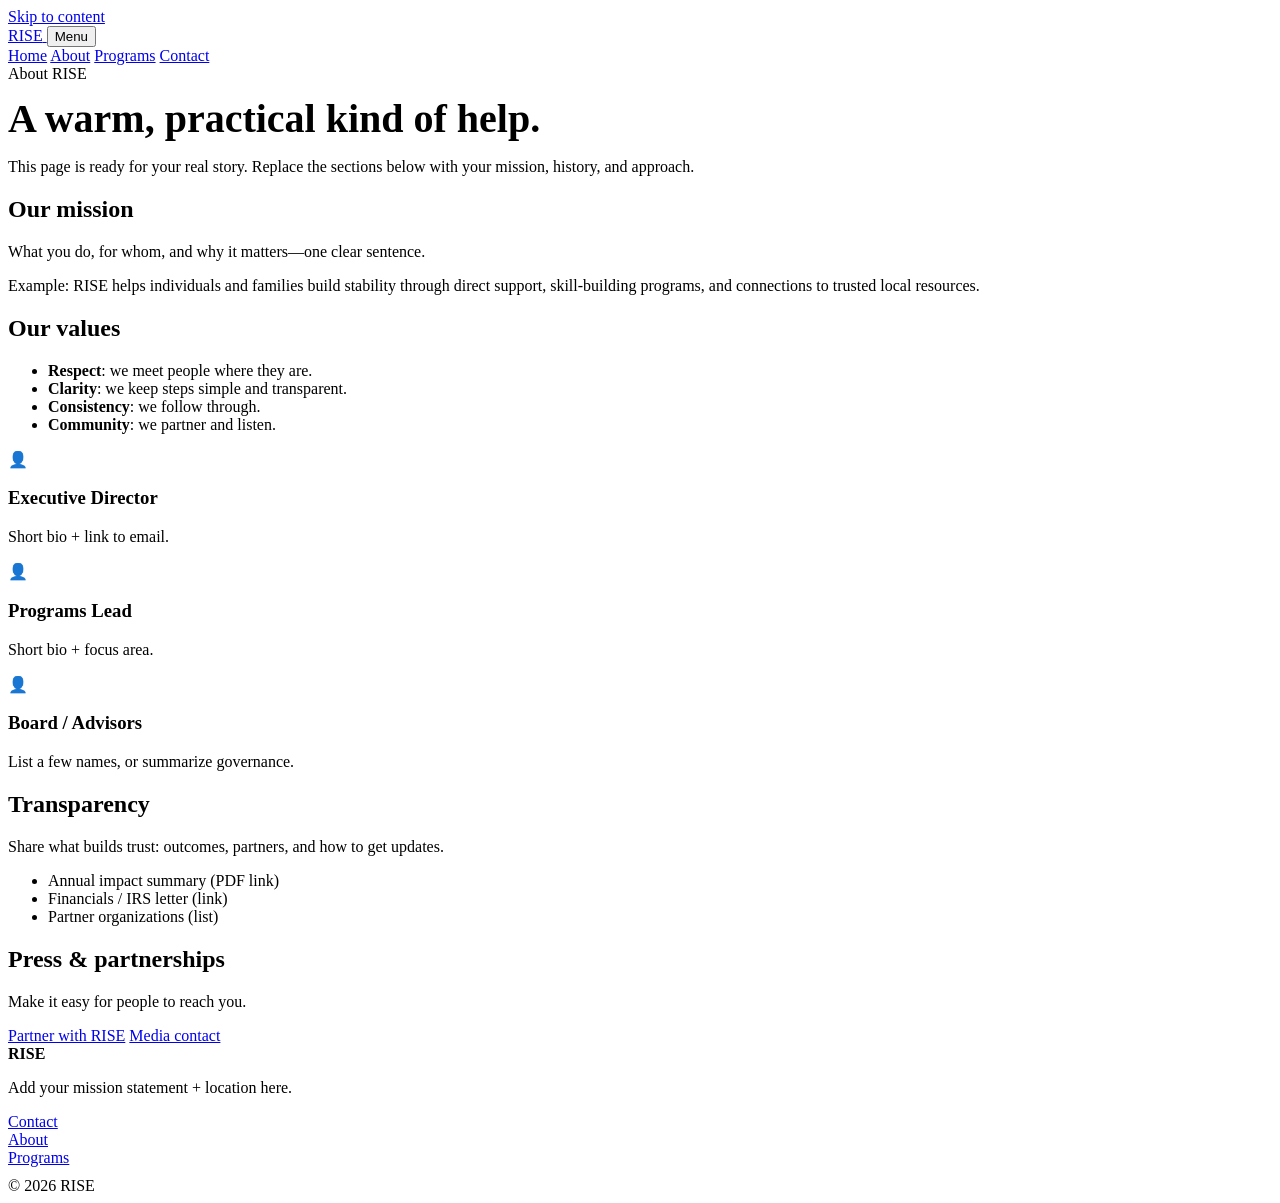
==== about.html @ b40269b6 "Add files via upload" ====
<!doctype html>
<html lang="en">
  <head>
    <meta charset="utf-8" />
    <meta name="viewport" content="width=device-width, initial-scale=1" />
    <title>About — RISE</title>
    <meta name="description" content="Learn about RISE’s mission, values, and the people behind the work." />
    <link rel="icon" href="assets/favicon.svg" type="image/svg+xml" />
    <link rel="stylesheet" href="css/styles.css" />
  </head>
  <body>
    <a class="skip-link" href="#main">Skip to content</a>

    <header class="site-header">
      <div class="container">
        <div class="nav" aria-label="Primary navigation">
          <a class="brand" href="index.html">
            <span class="logo" aria-hidden="true">
              <img src="assets/logo.png" alt="" onerror="this.remove(); this.parentElement.textContent='R';" />
            </span>
            <span>RISE</span>
          </a>

          <button class="btn menu-btn" type="button" data-menu-btn aria-expanded="false" aria-controls="navlinks">
            Menu
          </button>

          <nav id="navlinks" class="navlinks" data-navlinks data-open="false">
            <a data-nav href="index.html">Home</a>
            <a data-nav href="about.html">About</a>
            <a data-nav href="programs.html">Programs</a>
            <a data-nav href="contact.html">Contact</a>
          </nav>
        </div>
      </div>
    </header>

    <main id="main">
      <div class="container">
        <section class="section">
          <span class="pill"><span class="dot" aria-hidden="true"></span> About RISE</span>
          <h1 style="margin: 12px 0 10px; font-size: clamp(28px, 3.2vw, 40px)">A warm, practical kind of help.</h1>
          <p class="lede">
            This page is ready for your real story. Replace the sections below with your mission, history, and approach.
          </p>
        </section>

        <section class="split section" aria-label="Mission and values">
          <article class="card">
            <h2>Our mission</h2>
            <p class="lede">What you do, for whom, and why it matters—one clear sentence.</p>
            <p style="margin: 0; color: var(--muted)">
              Example: RISE helps individuals and families build stability through direct support, skill-building programs,
              and connections to trusted local resources.
            </p>
          </article>
          <article class="card">
            <h2>Our values</h2>
            <ul class="list">
              <li><strong>Respect</strong>: we meet people where they are.</li>
              <li><strong>Clarity</strong>: we keep steps simple and transparent.</li>
              <li><strong>Consistency</strong>: we follow through.</li>
              <li><strong>Community</strong>: we partner and listen.</li>
            </ul>
          </article>
        </section>

        <section class="section grid" aria-label="Team">
          <article class="card">
            <div class="icon teal" aria-hidden="true">👤</div>
            <h3>Executive Director</h3>
            <p>Short bio + link to email.</p>
          </article>
          <article class="card">
            <div class="icon" aria-hidden="true">👤</div>
            <h3>Programs Lead</h3>
            <p>Short bio + focus area.</p>
          </article>
          <article class="card">
            <div class="icon teal" aria-hidden="true">👤</div>
            <h3>Board / Advisors</h3>
            <p>List a few names, or summarize governance.</p>
          </article>
        </section>

        <section class="section split" aria-label="Transparency">
          <article class="card">
            <h2>Transparency</h2>
            <p class="lede">Share what builds trust: outcomes, partners, and how to get updates.</p>
            <ul class="list">
              <li>Annual impact summary (PDF link)</li>
              <li>Financials / IRS letter (link)</li>
              <li>Partner organizations (list)</li>
            </ul>
          </article>
          <article class="card">
            <h2>Press & partnerships</h2>
            <p class="lede">Make it easy for people to reach you.</p>
            <div class="cta">
              <a class="btn primary" href="contact.html#partner">Partner with RISE</a>
              <a class="btn" href="contact.html">Media contact</a>
            </div>
          </article>
        </section>
      </div>
    </main>

    <footer class="site-footer">
      <div class="container footer-grid">
        <div>
          <strong>RISE</strong>
          <p class="fineprint">Add your mission statement + location here.</p>
        </div>
        <div class="fineprint">
          <div><a href="contact.html">Contact</a></div>
          <div><a href="about.html">About</a></div>
          <div><a href="programs.html">Programs</a></div>
          <div style="margin-top: 10px">© <span data-year></span> RISE</div>
        </div>
      </div>
    </footer>

    <script>
      document.querySelectorAll('[data-year]').forEach((n) => (n.textContent = new Date().getFullYear()));
    </script>
    <script src="js/site.js"></script>
  </body>
</html>
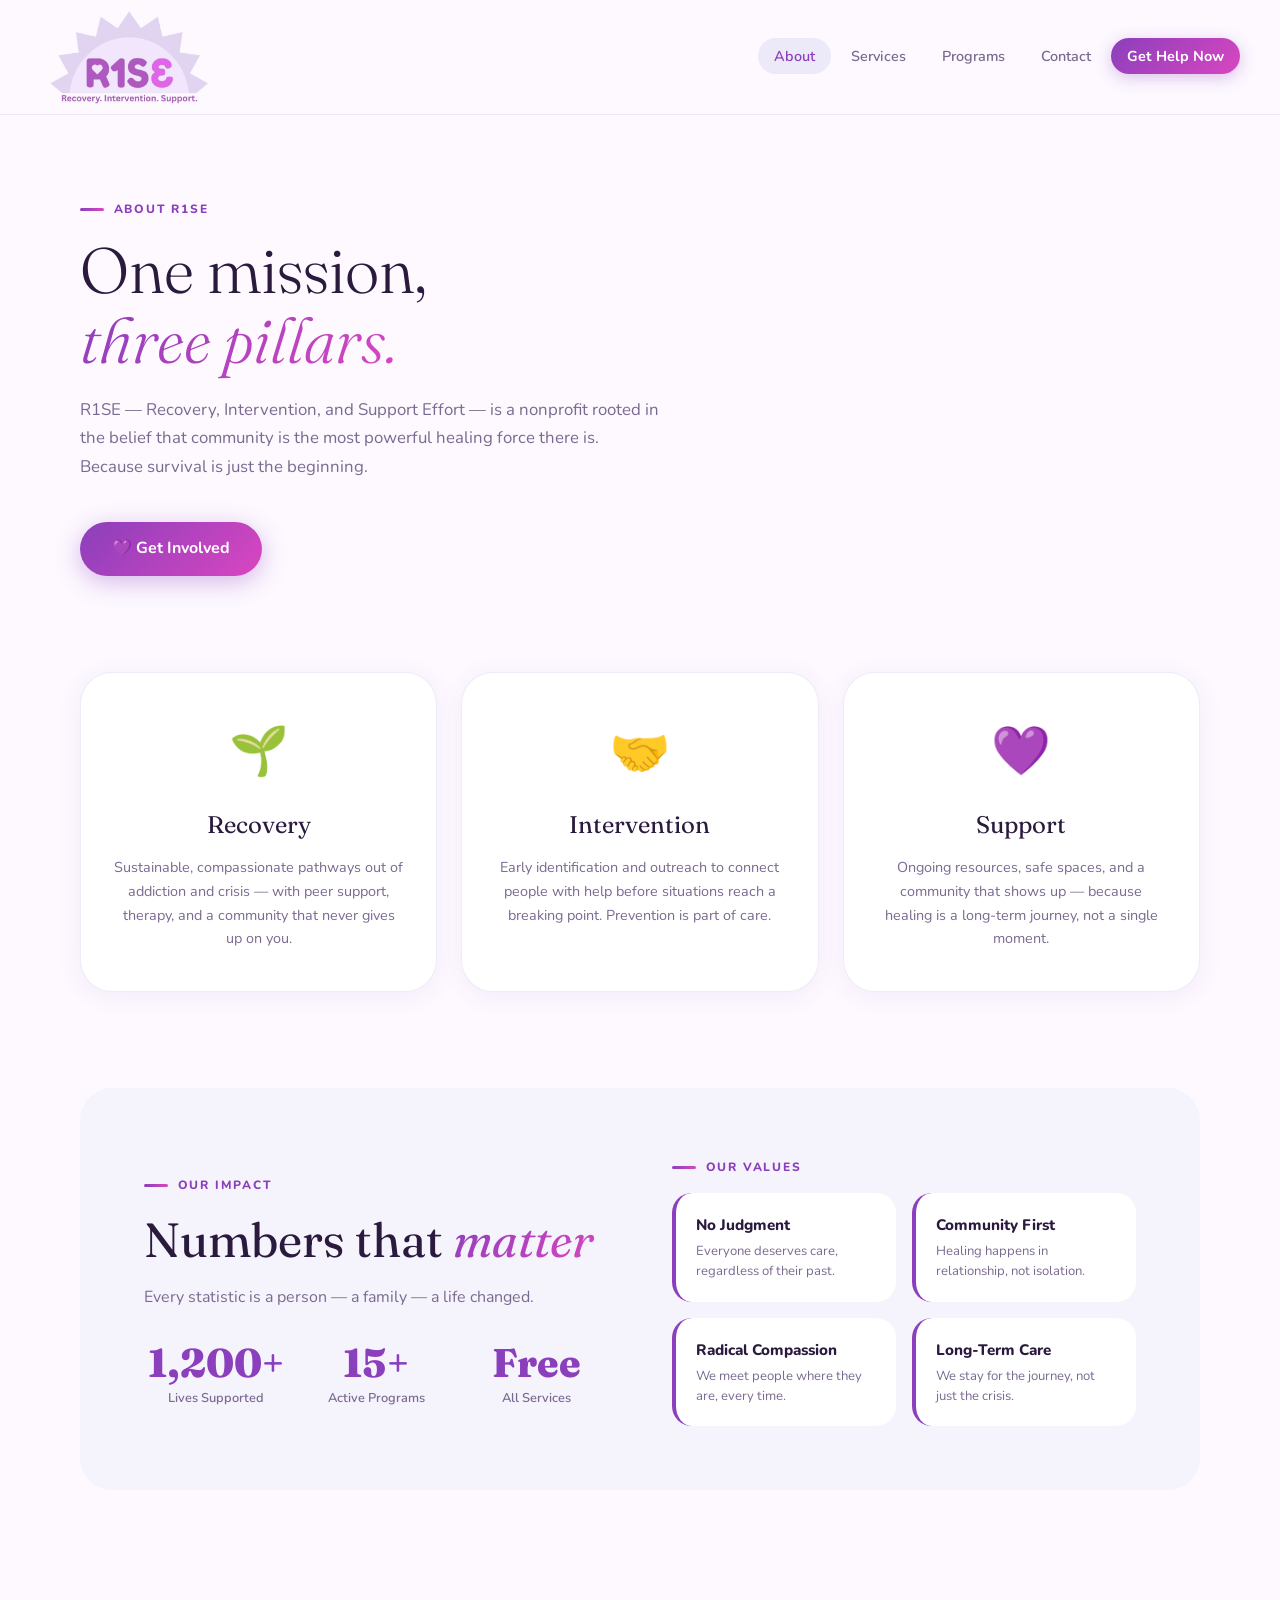
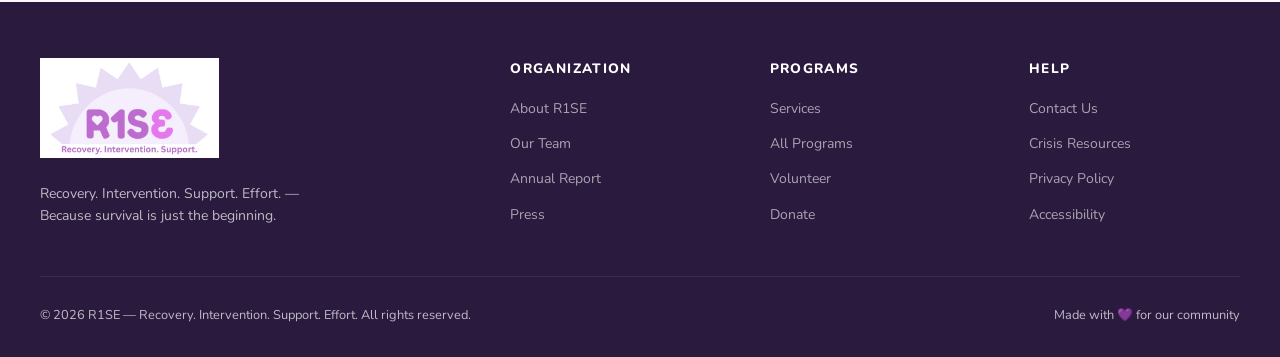
==== commit c4e76416: "Add files via upload" ====
--- a/about.html
+++ b/about.html
@@ -1,129 +1,126 @@
-<!doctype html>
+<!DOCTYPE html>
 <html lang="en">
-  <head>
-    <meta charset="utf-8" />
-    <meta name="viewport" content="width=device-width, initial-scale=1" />
-    <title>About — RISE</title>
-    <meta name="description" content="Learn about RISE’s mission, values, and the people behind the work." />
-    <link rel="icon" href="assets/favicon.svg" type="image/svg+xml" />
-    <link rel="stylesheet" href="css/styles.css" />
-  </head>
-  <body>
-    <a class="skip-link" href="#main">Skip to content</a>
+<head>
+  <meta charset="UTF-8"/><meta name="viewport" content="width=device-width, initial-scale=1.0"/>
+  <title>About — R1SE</title>
+  <link rel="preconnect" href="https://fonts.googleapis.com">
+  <link href="https://fonts.googleapis.com/css2?family=Nunito:ital,wght@0,300;0,400;0,600;0,700;0,800;1,400&family=Fraunces:ital,wght@0,300;0,400;1,300;1,400&display=swap" rel="stylesheet">
+  <style>
+    *, *::before, *::after { box-sizing: border-box; margin: 0; padding: 0; }
+    :root {
+      --purple: #8b3fbc; --pink: #d946c0; --lavender: #c8c0e8;
+      --lav-light: #ece9f8; --lav-pale: #f5f3fc; --white: #ffffff;
+      --ink: #2a1a3e; --muted: #7a6a90; --warm-bg: #fdf9ff;
+      --card-bg: #f8f4fe; --sans: 'Nunito', sans-serif; --serif: 'Fraunces', serif;
+      --radius: 20px; --radius-lg: 32px;
+    }
+    body { font-family: var(--sans); background: var(--warm-bg); color: var(--ink); overflow-x: hidden; line-height: 1.6; }
+    nav { position: fixed; top: 0; left: 0; right: 0; z-index: 200; background: rgba(253,249,255,0.92); backdrop-filter: blur(16px); border-bottom: 1px solid rgba(200,192,232,0.3); padding: 0 2.5rem; height: 115px; display: flex; align-items: center; justify-content: space-between; }
+    .nav-logo { display: flex; align-items: center; text-decoration: none; }
+    .nav-logo img { height: 100px; width: auto; mix-blend-mode: multiply; }
+    .nav-links { display: flex; align-items: center; gap: 0.25rem; list-style: none; }
+    .nav-links a { font-weight: 600; font-size: 0.9rem; color: var(--muted); text-decoration: none; padding: 0.5rem 1rem; border-radius: 50px; transition: color 0.2s, background 0.2s; }
+    .nav-links a:hover, .nav-links a.active { color: var(--purple); background: var(--lav-light); }
+    .nav-cta { background: linear-gradient(135deg, var(--purple), var(--pink)) !important; color: var(--white) !important; font-weight: 700 !important; box-shadow: 0 4px 16px rgba(139,63,188,0.3); border-radius: 50px; }
+    .page-wrap { padding-top: 130px; }
+    .page-hero { padding: 4rem 2.5rem 3rem; max-width: 1200px; margin: 0 auto; }
+    .page-label { display: inline-flex; align-items: center; gap: 0.6rem; font-size: 0.75rem; font-weight: 800; text-transform: uppercase; letter-spacing: 0.15em; color: var(--purple); margin-bottom: 1rem; }
+    .page-label::before { content: ''; display: block; width: 24px; height: 3px; background: linear-gradient(90deg, var(--purple), var(--pink)); border-radius: 2px; }
+    h1.page-title { font-family: var(--serif); font-size: clamp(2.8rem, 5vw, 4.5rem); font-weight: 300; line-height: 1.1; margin-bottom: 1.25rem; }
+    h1.page-title em { font-style: italic; background: linear-gradient(135deg, var(--purple), var(--pink)); -webkit-background-clip: text; -webkit-text-fill-color: transparent; background-clip: text; }
+    .page-sub { font-size: 1.05rem; color: var(--muted); line-height: 1.7; max-width: 580px; margin-bottom: 2.5rem; }
+    .content-section { padding: 3rem 2.5rem; max-width: 1200px; margin: 0 auto; }
+    .section-label { display: inline-flex; align-items: center; gap: 0.6rem; font-size: 0.75rem; font-weight: 800; text-transform: uppercase; letter-spacing: 0.15em; color: var(--purple); margin-bottom: 1rem; }
+    .section-label::before { content: ''; display: block; width: 24px; height: 3px; background: linear-gradient(90deg, var(--purple), var(--pink)); border-radius: 2px; }
+    h2.section-title { font-family: var(--serif); font-size: clamp(2rem, 4vw, 3rem); font-weight: 400; line-height: 1.2; margin-bottom: 1rem; }
+    h2.section-title em { font-style: italic; background: linear-gradient(135deg, var(--purple), var(--pink)); -webkit-background-clip: text; -webkit-text-fill-color: transparent; background-clip: text; }
+    .btn-primary { display: inline-flex; align-items: center; gap: 0.5rem; background: linear-gradient(135deg, var(--purple), var(--pink)); color: var(--white); font-weight: 700; font-size: 1rem; padding: 0.9rem 2rem; border-radius: 50px; text-decoration: none; border: none; cursor: pointer; box-shadow: 0 6px 24px rgba(139,63,188,0.35); transition: transform 0.2s; }
+    .btn-primary:hover { transform: translateY(-2px); }
+    .btn-secondary { display: inline-flex; align-items: center; gap: 0.5rem; background: transparent; color: var(--purple); font-weight: 700; font-size: 1rem; padding: 0.9rem 2rem; border-radius: 50px; text-decoration: none; border: 2px solid var(--lavender); transition: border-color 0.2s, background 0.2s; }
+    .btn-secondary:hover { border-color: var(--purple); background: var(--lav-light); }
+    footer { background: var(--ink); color: rgba(255,255,255,0.7); padding: 3.5rem 2.5rem 2rem; margin-top: 4rem; }
+    .footer-inner { max-width: 1200px; margin: 0 auto; display: grid; grid-template-columns: 2fr 1fr 1fr 1fr; gap: 3rem; padding-bottom: 3rem; border-bottom: 1px solid rgba(255,255,255,0.08); }
+    .footer-brand img { height: 100px; mix-blend-mode: screen; margin-bottom: 1rem; }
+    .footer-brand p { font-size: 0.875rem; line-height: 1.6; max-width: 260px; }
+    .footer-col h4 { color: var(--white); font-size: 0.85rem; font-weight: 800; text-transform: uppercase; letter-spacing: 0.1em; margin-bottom: 1rem; }
+    .footer-col ul { list-style: none; display: flex; flex-direction: column; gap: 0.6rem; }
+    .footer-col a { color: rgba(255,255,255,0.6); text-decoration: none; font-size: 0.875rem; transition: color 0.2s; }
+    .footer-col a:hover { color: var(--lavender); }
+    .footer-bottom { max-width: 1200px; margin: 0 auto; padding-top: 1.75rem; display: flex; justify-content: space-between; font-size: 0.8rem; }
+    .reveal { opacity: 0; transform: translateY(24px); transition: opacity 0.7s ease, transform 0.7s ease; }
+    .reveal.visible { opacity: 1; transform: none; }
+    @media (max-width: 900px) { nav { padding: 0 1.25rem; } .nav-links { display: none; } .footer-inner { grid-template-columns: 1fr 1fr; } .footer-brand { grid-column: 1/-1; } .page-hero, .content-section { padding-left: 1.25rem; padding-right: 1.25rem; } }
+  </style>
+</head>
+<body>
+  <nav><a href="index.html" class="nav-logo"><img src="[data-uri]" alt="R1SE Logo"></a><ul class="nav-links"><li><a href="about.html" class="active">About</a></li><li><a href="services.html">Services</a></li><li><a href="programs.html">Programs</a></li><li><a href="contact.html">Contact</a></li><li><a href="contact.html" class="nav-cta">Get Help Now</a></li></ul></nav>
+  <div class="page-wrap">
 
-    <header class="site-header">
-      <div class="container">
-        <div class="nav" aria-label="Primary navigation">
-          <a class="brand" href="index.html">
-            <span class="logo" aria-hidden="true">
-              <img src="assets/logo.png" alt="" onerror="this.remove(); this.parentElement.textContent='R';" />
-            </span>
-            <span>RISE</span>
-          </a>
+    <div class="page-hero">
+      <div class="page-label reveal">About R1SE</div>
+      <h1 class="page-title reveal">One mission,<br><em>three pillars.</em></h1>
+      <p class="page-sub reveal">R1SE — Recovery, Intervention, and Support Effort — is a nonprofit rooted in the belief that community is the most powerful healing force there is. Because survival is just the beginning.</p>
+      <a href="contact.html" class="btn-primary reveal">💜 Get Involved</a>
+    </div>
 
-          <button class="btn menu-btn" type="button" data-menu-btn aria-expanded="false" aria-controls="navlinks">
-            Menu
-          </button>
+    <div class="content-section" style="display:grid;grid-template-columns:repeat(3,1fr);gap:1.5rem;">
+      <div class="reveal" style="background:var(--white);border-radius:var(--radius-lg);padding:2.5rem 2rem;border:1px solid rgba(200,192,232,0.3);box-shadow:0 4px 24px rgba(139,63,188,0.08);text-align:center;">
+        <div style="font-size:3rem;margin-bottom:1rem;">🌱</div>
+        <h3 style="font-family:var(--serif);font-size:1.5rem;font-weight:400;margin-bottom:0.75rem;">Recovery</h3>
+        <p style="font-size:0.9rem;color:var(--muted);line-height:1.65;">Sustainable, compassionate pathways out of addiction and crisis — with peer support, therapy, and a community that never gives up on you.</p>
+      </div>
+      <div class="reveal" style="background:var(--white);border-radius:var(--radius-lg);padding:2.5rem 2rem;border:1px solid rgba(200,192,232,0.3);box-shadow:0 4px 24px rgba(139,63,188,0.08);text-align:center;">
+        <div style="font-size:3rem;margin-bottom:1rem;">🤝</div>
+        <h3 style="font-family:var(--serif);font-size:1.5rem;font-weight:400;margin-bottom:0.75rem;">Intervention</h3>
+        <p style="font-size:0.9rem;color:var(--muted);line-height:1.65;">Early identification and outreach to connect people with help before situations reach a breaking point. Prevention is part of care.</p>
+      </div>
+      <div class="reveal" style="background:var(--white);border-radius:var(--radius-lg);padding:2.5rem 2rem;border:1px solid rgba(200,192,232,0.3);box-shadow:0 4px 24px rgba(139,63,188,0.08);text-align:center;">
+        <div style="font-size:3rem;margin-bottom:1rem;">💜</div>
+        <h3 style="font-family:var(--serif);font-size:1.5rem;font-weight:400;margin-bottom:0.75rem;">Support</h3>
+        <p style="font-size:0.9rem;color:var(--muted);line-height:1.65;">Ongoing resources, safe spaces, and a community that shows up — because healing is a long-term journey, not a single moment.</p>
+      </div>
+    </div>
 
-          <nav id="navlinks" class="navlinks" data-navlinks data-open="false">
-            <a data-nav href="index.html">Home</a>
-            <a data-nav href="about.html">About</a>
-            <a data-nav href="programs.html">Programs</a>
-            <a data-nav href="contact.html">Contact</a>
-          </nav>
+    <div class="content-section">
+      <div class="reveal" style="background:var(--lav-pale);border-radius:var(--radius-lg);padding:4rem;display:grid;grid-template-columns:1fr 1fr;gap:4rem;align-items:center;">
+        <div>
+          <div class="section-label">Our Impact</div>
+          <h2 class="section-title">Numbers that <em>matter</em></h2>
+          <p style="color:var(--muted);font-size:1rem;line-height:1.7;margin-bottom:2rem;">Every statistic is a person — a family — a life changed.</p>
+          <div style="display:grid;grid-template-columns:repeat(3,1fr);gap:1rem;">
+            <div style="text-align:center;"><div style="font-size:2.5rem;font-weight:800;color:var(--purple);font-family:var(--serif);line-height:1;">1,200+</div><div style="font-size:0.8rem;color:var(--muted);font-weight:600;margin-top:0.3rem;">Lives Supported</div></div>
+            <div style="text-align:center;"><div style="font-size:2.5rem;font-weight:800;color:var(--purple);font-family:var(--serif);line-height:1;">15+</div><div style="font-size:0.8rem;color:var(--muted);font-weight:600;margin-top:0.3rem;">Active Programs</div></div>
+            <div style="text-align:center;"><div style="font-size:2.5rem;font-weight:800;color:var(--purple);font-family:var(--serif);line-height:1;">Free</div><div style="font-size:0.8rem;color:var(--muted);font-weight:600;margin-top:0.3rem;">All Services</div></div>
+          </div>
+        </div>
+        <div>
+          <div class="section-label">Our Values</div>
+          <div style="display:grid;grid-template-columns:1fr 1fr;gap:1rem;">
+            <div style="background:var(--white);border-radius:var(--radius);padding:1.25rem;border-left:4px solid var(--purple);"><h4 style="font-size:0.95rem;font-weight:800;margin-bottom:0.3rem;">No Judgment</h4><p style="font-size:0.82rem;color:var(--muted);line-height:1.5;">Everyone deserves care, regardless of their past.</p></div>
+            <div style="background:var(--white);border-radius:var(--radius);padding:1.25rem;border-left:4px solid var(--purple);"><h4 style="font-size:0.95rem;font-weight:800;margin-bottom:0.3rem;">Community First</h4><p style="font-size:0.82rem;color:var(--muted);line-height:1.5;">Healing happens in relationship, not isolation.</p></div>
+            <div style="background:var(--white);border-radius:var(--radius);padding:1.25rem;border-left:4px solid var(--purple);"><h4 style="font-size:0.95rem;font-weight:800;margin-bottom:0.3rem;">Radical Compassion</h4><p style="font-size:0.82rem;color:var(--muted);line-height:1.5;">We meet people where they are, every time.</p></div>
+            <div style="background:var(--white);border-radius:var(--radius);padding:1.25rem;border-left:4px solid var(--purple);"><h4 style="font-size:0.95rem;font-weight:800;margin-bottom:0.3rem;">Long-Term Care</h4><p style="font-size:0.82rem;color:var(--muted);line-height:1.5;">We stay for the journey, not just the crisis.</p></div>
+          </div>
         </div>
       </div>
-    </header>
+    </div>
 
-    <main id="main">
-      <div class="container">
-        <section class="section">
-          <span class="pill"><span class="dot" aria-hidden="true"></span> About RISE</span>
-          <h1 style="margin: 12px 0 10px; font-size: clamp(28px, 3.2vw, 40px)">A warm, practical kind of help.</h1>
-          <p class="lede">
-            This page is ready for your real story. Replace the sections below with your mission, history, and approach.
-          </p>
-        </section>
-
-        <section class="split section" aria-label="Mission and values">
-          <article class="card">
-            <h2>Our mission</h2>
-            <p class="lede">What you do, for whom, and why it matters—one clear sentence.</p>
-            <p style="margin: 0; color: var(--muted)">
-              Example: RISE helps individuals and families build stability through direct support, skill-building programs,
-              and connections to trusted local resources.
-            </p>
-          </article>
-          <article class="card">
-            <h2>Our values</h2>
-            <ul class="list">
-              <li><strong>Respect</strong>: we meet people where they are.</li>
-              <li><strong>Clarity</strong>: we keep steps simple and transparent.</li>
-              <li><strong>Consistency</strong>: we follow through.</li>
-              <li><strong>Community</strong>: we partner and listen.</li>
-            </ul>
-          </article>
-        </section>
-
-        <section class="section grid" aria-label="Team">
-          <article class="card">
-            <div class="icon teal" aria-hidden="true">👤</div>
-            <h3>Executive Director</h3>
-            <p>Short bio + link to email.</p>
-          </article>
-          <article class="card">
-            <div class="icon" aria-hidden="true">👤</div>
-            <h3>Programs Lead</h3>
-            <p>Short bio + focus area.</p>
-          </article>
-          <article class="card">
-            <div class="icon teal" aria-hidden="true">👤</div>
-            <h3>Board / Advisors</h3>
-            <p>List a few names, or summarize governance.</p>
-          </article>
-        </section>
-
-        <section class="section split" aria-label="Transparency">
-          <article class="card">
-            <h2>Transparency</h2>
-            <p class="lede">Share what builds trust: outcomes, partners, and how to get updates.</p>
-            <ul class="list">
-              <li>Annual impact summary (PDF link)</li>
-              <li>Financials / IRS letter (link)</li>
-              <li>Partner organizations (list)</li>
-            </ul>
-          </article>
-          <article class="card">
-            <h2>Press & partnerships</h2>
-            <p class="lede">Make it easy for people to reach you.</p>
-            <div class="cta">
-              <a class="btn primary" href="contact.html#partner">Partner with RISE</a>
-              <a class="btn" href="contact.html">Media contact</a>
-            </div>
-          </article>
-        </section>
-      </div>
-    </main>
-
-    <footer class="site-footer">
-      <div class="container footer-grid">
-        <div>
-          <strong>RISE</strong>
-          <p class="fineprint">Add your mission statement + location here.</p>
-        </div>
-        <div class="fineprint">
-          <div><a href="contact.html">Contact</a></div>
-          <div><a href="about.html">About</a></div>
-          <div><a href="programs.html">Programs</a></div>
-          <div style="margin-top: 10px">© <span data-year></span> RISE</div>
-        </div>
-      </div>
-    </footer>
-
-    <script>
-      document.querySelectorAll('[data-year]').forEach((n) => (n.textContent = new Date().getFullYear()));
-    </script>
-    <script src="js/site.js"></script>
-  </body>
-</html>
-
+  <footer>
+    <div class="footer-inner">
+      <div class="footer-brand"><img src="[data-uri]" alt="R1SE"><p>Recovery. Intervention. Support. Effort. — Because survival is just the beginning.</p></div>
+      <div class="footer-col"><h4>Organization</h4><ul><li><a href="about.html">About R1SE</a></li><li><a href="#">Our Team</a></li><li><a href="#">Annual Report</a></li><li><a href="#">Press</a></li></ul></div>
+      <div class="footer-col"><h4>Programs</h4><ul><li><a href="services.html">Services</a></li><li><a href="programs.html">All Programs</a></li><li><a href="#">Volunteer</a></li><li><a href="#">Donate</a></li></ul></div>
+      <div class="footer-col"><h4>Help</h4><ul><li><a href="contact.html">Contact Us</a></li><li><a href="#">Crisis Resources</a></li><li><a href="#">Privacy Policy</a></li><li><a href="#">Accessibility</a></li></ul></div>
+    </div>
+    <div class="footer-bottom"><span>© 2026 R1SE — Recovery. Intervention. Support. Effort. All rights reserved.</span><span>Made with 💜 for our community</span></div>
+  </footer>
+  </div>
+  <script>
+    const reveals = document.querySelectorAll('.reveal');
+    const obs = new IntersectionObserver(entries => {
+      entries.forEach(e => { if (e.isIntersecting) e.target.classList.add('visible'); });
+    }, { threshold: 0.1 });
+    reveals.forEach(el => obs.observe(el));
+  </script>
+</body>
+</html>
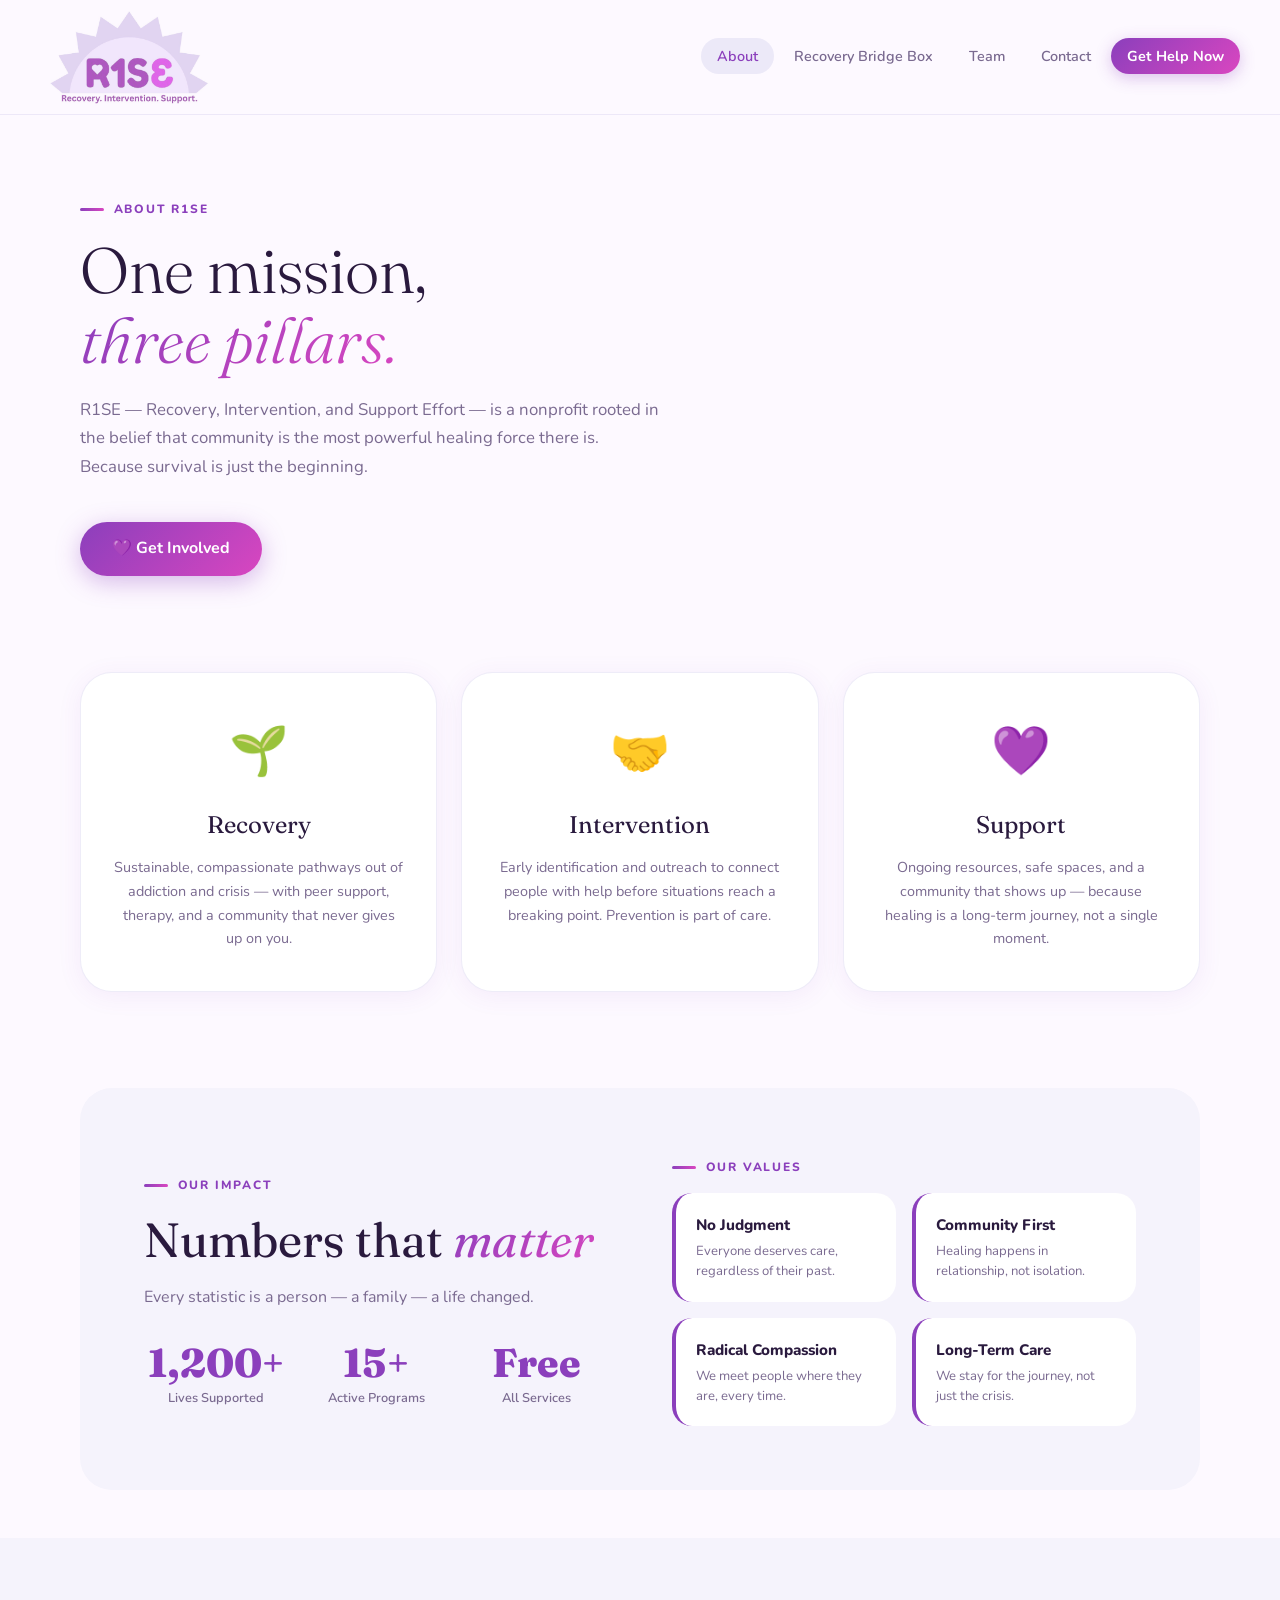
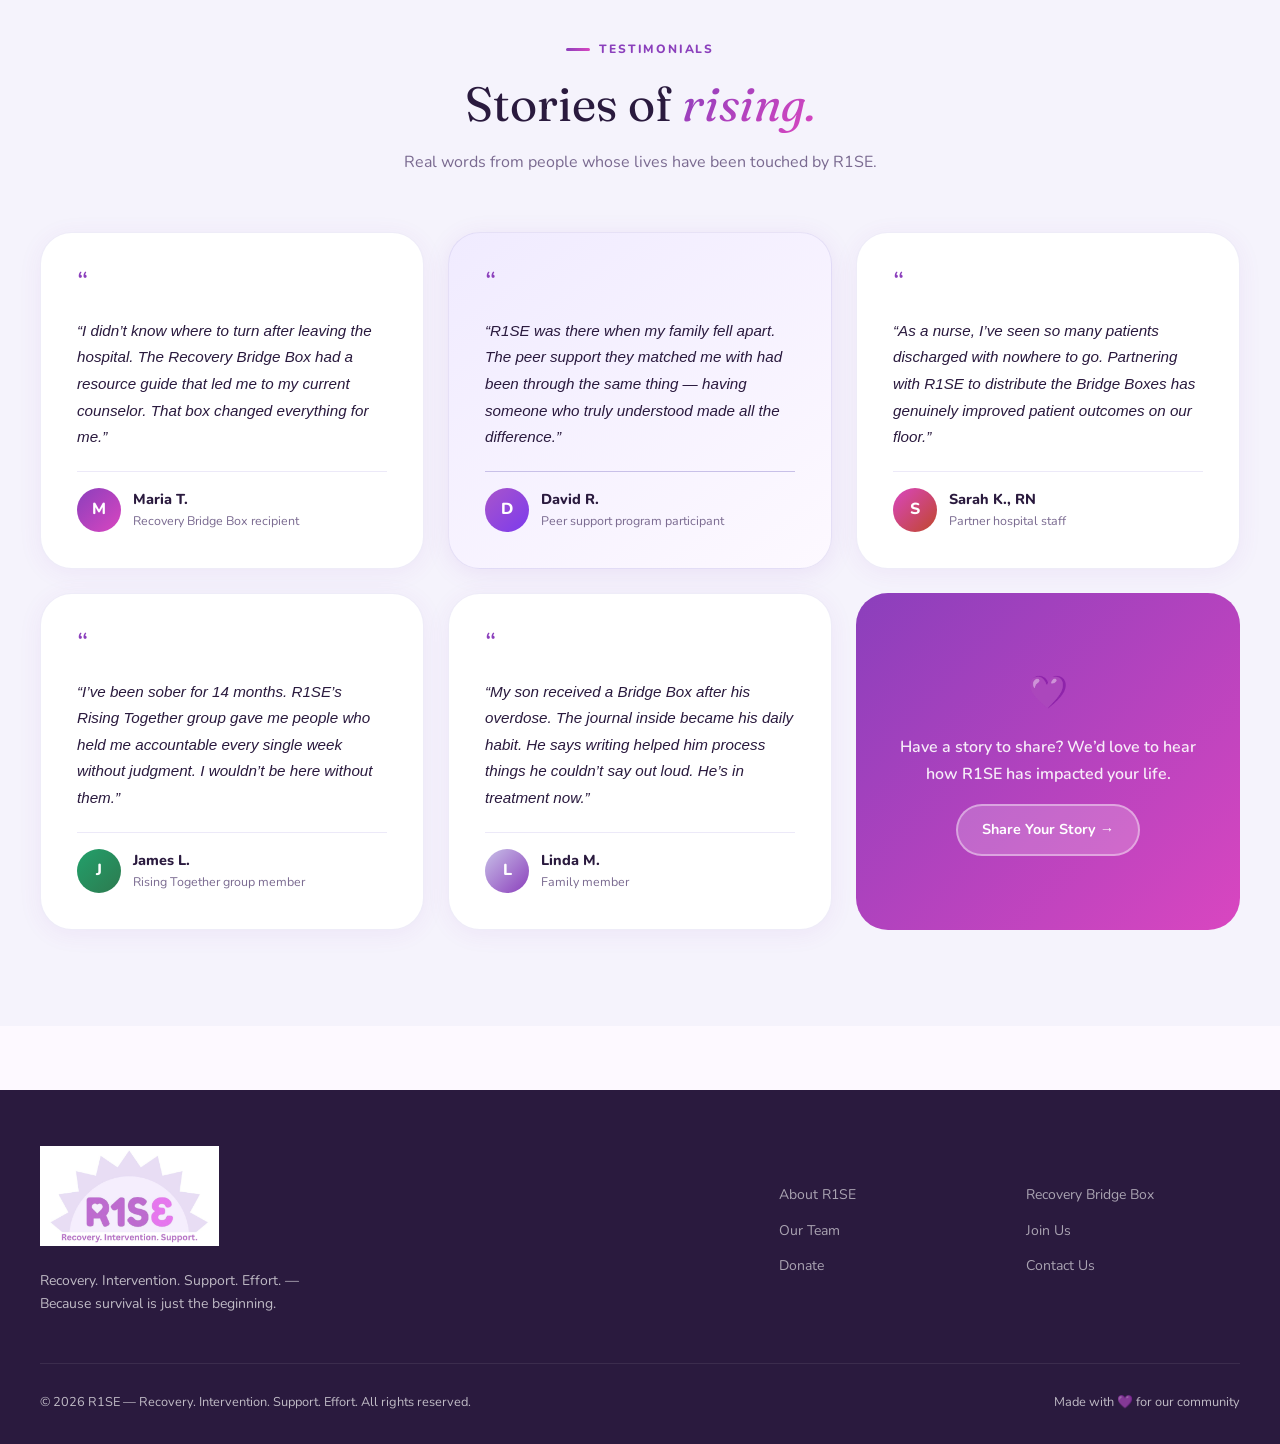
==== commit 85ae5290: "Update about.html" ====
--- a/about.html
+++ b/about.html
@@ -1,6 +1,14 @@
 <!DOCTYPE html>
 <html lang="en">
 <head>
+  <!-- Google tag (gtag.js) -->
+  <script async src="https://www.googletagmanager.com/gtag/js?id=G-4YXWY0L03F"></script>
+  <script>
+    window.dataLayer = window.dataLayer || [];
+    function gtag(){dataLayer.push(arguments);}
+    gtag('js', new Date());
+    gtag('config', 'G-4YXWY0L03F');
+  </script>
   <meta charset="UTF-8"/><meta name="viewport" content="width=device-width, initial-scale=1.0"/>
   <title>About — R1SE</title>
   <link rel="preconnect" href="https://fonts.googleapis.com">
@@ -53,7 +61,7 @@
   </style>
 </head>
 <body>
-  <nav><a href="index.html" class="nav-logo"><img src="[data-uri]" alt="R1SE Logo"></a><ul class="nav-links"><li><a href="about.html" class="active">About</a></li><li><a href="services.html">Services</a></li><li><a href="programs.html">Programs</a></li><li><a href="contact.html">Contact</a></li><li><a href="contact.html" class="nav-cta">Get Help Now</a></li></ul></nav>
+  <nav><a href="index.html" class="nav-logo"><img src="[data-uri]" alt="R1SE Logo"></a><ul class="nav-links"><li><a href="about.html" class="active">About</a></li><li><a href="bridge-box.html">Recovery Bridge Box</a></li><li><a href="team.html">Team</a></li><li><a href="contact.html">Contact</a></li><li><a href="#" class="nav-cta" id="helpBtn">Get Help Now</a></li></ul></nav>
   <div class="page-wrap">
 
     <div class="page-hero">
@@ -105,12 +113,85 @@
       </div>
     </div>
 
+  <!-- TESTIMONIALS -->
+  <section id="testimonials" style="padding:6rem 2.5rem;background:#f5f3fc;">
+    <div style="max-width:1200px;margin:0 auto;">
+      <div style="text-align:center;margin-bottom:3.5rem;">
+        <div class="section-label reveal" style="justify-content:center;">Testimonials</div>
+        <h2 class="section-title reveal" style="text-align:center;">Stories of <em>rising.</em></h2>
+        <p class="reveal" style="color:var(--muted);font-size:1rem;max-width:500px;margin:0.75rem auto 0;line-height:1.7;">Real words from people whose lives have been touched by R1SE.</p>
+      </div>
+      <div style="display:grid;grid-template-columns:repeat(3,1fr);gap:1.5rem;">
+
+        <div class="reveal" style="background:white;border-radius:32px;padding:2.25rem;border:1px solid rgba(200,192,232,0.3);box-shadow:0 4px 24px rgba(139,63,188,0.07);display:flex;flex-direction:column;gap:1.25rem;">
+          <div style="color:#8b3fbc;font-size:1.8rem;line-height:1;">&ldquo;</div>
+          <p style="font-size:0.95rem;line-height:1.75;flex:1;font-style:italic;">&ldquo;I didn&rsquo;t know where to turn after leaving the hospital. The Recovery Bridge Box had a resource guide that led me to my current counselor. That box changed everything for me.&rdquo;</p>
+          <div style="display:flex;align-items:center;gap:0.75rem;padding-top:1rem;border-top:1px solid #ece9f8;">
+            <div style="width:44px;height:44px;border-radius:50%;background:linear-gradient(135deg,#8b3fbc,#d946c0);display:flex;align-items:center;justify-content:center;color:white;font-weight:800;font-size:1rem;flex-shrink:0;">M</div>
+            <div><div style="font-weight:800;font-size:0.9rem;">Maria T.</div><div style="font-size:0.78rem;color:#7a6a90;">Recovery Bridge Box recipient</div></div>
+          </div>
+        </div>
+
+        <div class="reveal" style="background:linear-gradient(145deg,#f0ebff,#fdf9ff);border-radius:32px;padding:2.25rem;border:1px solid rgba(200,192,232,0.4);box-shadow:0 4px 24px rgba(139,63,188,0.1);display:flex;flex-direction:column;gap:1.25rem;">
+          <div style="color:#8b3fbc;font-size:1.8rem;line-height:1;">&ldquo;</div>
+          <p style="font-size:0.95rem;line-height:1.75;flex:1;font-style:italic;">&ldquo;R1SE was there when my family fell apart. The peer support they matched me with had been through the same thing &mdash; having someone who truly understood made all the difference.&rdquo;</p>
+          <div style="display:flex;align-items:center;gap:0.75rem;padding-top:1rem;border-top:1px solid #c8c0e8;">
+            <div style="width:44px;height:44px;border-radius:50%;background:linear-gradient(135deg,#a855cb,#7c3aed);display:flex;align-items:center;justify-content:center;color:white;font-weight:800;font-size:1rem;flex-shrink:0;">D</div>
+            <div><div style="font-weight:800;font-size:0.9rem;">David R.</div><div style="font-size:0.78rem;color:#7a6a90;">Peer support program participant</div></div>
+          </div>
+        </div>
+
+        <div class="reveal" style="background:white;border-radius:32px;padding:2.25rem;border:1px solid rgba(200,192,232,0.3);box-shadow:0 4px 24px rgba(139,63,188,0.07);display:flex;flex-direction:column;gap:1.25rem;">
+          <div style="color:#8b3fbc;font-size:1.8rem;line-height:1;">&ldquo;</div>
+          <p style="font-size:0.95rem;line-height:1.75;flex:1;font-style:italic;">&ldquo;As a nurse, I&rsquo;ve seen so many patients discharged with nowhere to go. Partnering with R1SE to distribute the Bridge Boxes has genuinely improved patient outcomes on our floor.&rdquo;</p>
+          <div style="display:flex;align-items:center;gap:0.75rem;padding-top:1rem;border-top:1px solid #ece9f8;">
+            <div style="width:44px;height:44px;border-radius:50%;background:linear-gradient(135deg,#d946c0,#c0472b);display:flex;align-items:center;justify-content:center;color:white;font-weight:800;font-size:1rem;flex-shrink:0;">S</div>
+            <div><div style="font-weight:800;font-size:0.9rem;">Sarah K., RN</div><div style="font-size:0.78rem;color:#7a6a90;">Partner hospital staff</div></div>
+          </div>
+        </div>
+
+        <div class="reveal" style="background:white;border-radius:32px;padding:2.25rem;border:1px solid rgba(200,192,232,0.3);box-shadow:0 4px 24px rgba(139,63,188,0.07);display:flex;flex-direction:column;gap:1.25rem;">
+          <div style="color:#8b3fbc;font-size:1.8rem;line-height:1;">&ldquo;</div>
+          <p style="font-size:0.95rem;line-height:1.75;flex:1;font-style:italic;">&ldquo;I&rsquo;ve been sober for 14 months. R1SE&rsquo;s Rising Together group gave me people who held me accountable every single week without judgment. I wouldn&rsquo;t be here without them.&rdquo;</p>
+          <div style="display:flex;align-items:center;gap:0.75rem;padding-top:1rem;border-top:1px solid #ece9f8;">
+            <div style="width:44px;height:44px;border-radius:50%;background:linear-gradient(135deg,#22a06b,#2d7a4f);display:flex;align-items:center;justify-content:center;color:white;font-weight:800;font-size:1rem;flex-shrink:0;">J</div>
+            <div><div style="font-weight:800;font-size:0.9rem;">James L.</div><div style="font-size:0.78rem;color:#7a6a90;">Rising Together group member</div></div>
+          </div>
+        </div>
+
+        <div class="reveal" style="background:white;border-radius:32px;padding:2.25rem;border:1px solid rgba(200,192,232,0.3);box-shadow:0 4px 24px rgba(139,63,188,0.07);display:flex;flex-direction:column;gap:1.25rem;">
+          <div style="color:#8b3fbc;font-size:1.8rem;line-height:1;">&ldquo;</div>
+          <p style="font-size:0.95rem;line-height:1.75;flex:1;font-style:italic;">&ldquo;My son received a Bridge Box after his overdose. The journal inside became his daily habit. He says writing helped him process things he couldn&rsquo;t say out loud. He&rsquo;s in treatment now.&rdquo;</p>
+          <div style="display:flex;align-items:center;gap:0.75rem;padding-top:1rem;border-top:1px solid #ece9f8;">
+            <div style="width:44px;height:44px;border-radius:50%;background:linear-gradient(135deg,#c8c0e8,#8b3fbc);display:flex;align-items:center;justify-content:center;color:white;font-weight:800;font-size:1rem;flex-shrink:0;">L</div>
+            <div><div style="font-weight:800;font-size:0.9rem;">Linda M.</div><div style="font-size:0.78rem;color:#7a6a90;">Family member</div></div>
+          </div>
+        </div>
+
+        <div class="reveal" style="background:linear-gradient(135deg,#8b3fbc,#d946c0);border-radius:32px;padding:2.25rem;display:flex;flex-direction:column;justify-content:center;align-items:center;text-align:center;gap:1rem;">
+          <div style="font-size:2rem;">&#128156;</div>
+          <p style="color:rgba(255,255,255,0.9);font-size:1rem;line-height:1.7;font-weight:600;">Have a story to share? We&rsquo;d love to hear how R1SE has impacted your life.</p>
+          <a href="contact.html" style="display:inline-flex;align-items:center;gap:0.5rem;background:rgba(255,255,255,0.2);color:white;font-weight:700;padding:0.75rem 1.5rem;border-radius:50px;text-decoration:none;font-size:0.9rem;border:2px solid rgba(255,255,255,0.4);">Share Your Story &#8594;</a>
+        </div>
+
+      </div>
+    </div>
+  </section>
+
+
   <footer>
-    <div class="footer-inner">
-      <div class="footer-brand"><img src="[data-uri]" alt="R1SE"><p>Recovery. Intervention. Support. Effort. — Because survival is just the beginning.</p></div>
-      <div class="footer-col"><h4>Organization</h4><ul><li><a href="about.html">About R1SE</a></li><li><a href="#">Our Team</a></li><li><a href="#">Annual Report</a></li><li><a href="#">Press</a></li></ul></div>
-      <div class="footer-col"><h4>Programs</h4><ul><li><a href="services.html">Services</a></li><li><a href="programs.html">All Programs</a></li><li><a href="#">Volunteer</a></li><li><a href="#">Donate</a></li></ul></div>
-      <div class="footer-col"><h4>Help</h4><ul><li><a href="contact.html">Contact Us</a></li><li><a href="#">Crisis Resources</a></li><li><a href="#">Privacy Policy</a></li><li><a href="#">Accessibility</a></li></ul></div>
+    <div class="footer-inner" style="grid-template-columns: 1.5fr 1fr;">
+      <div class="footer-brand"><img src="[data-uri]" alt="R1SE"><p>Recovery. Intervention. Support. Effort. &mdash; Because survival is just the beginning.</p></div>
+      <div class="footer-col" style="display:flex;flex-direction:column;justify-content:center;">
+        <ul style="display:grid;grid-template-columns:1fr 1fr;gap:0.6rem 2rem;">
+          <li><a href="about.html">About R1SE</a></li>
+          <li><a href="bridge-box.html">Recovery Bridge Box</a></li>
+          <li><a href="team.html">Our Team</a></li>
+          <li><a href="contact.html">Join Us</a></li>
+          <li><a href="#">Donate</a></li>
+          <li><a href="contact.html">Contact Us</a></li>
+        </ul>
+      </div>
     </div>
     <div class="footer-bottom"><span>© 2026 R1SE — Recovery. Intervention. Support. Effort. All rights reserved.</span><span>Made with 💜 for our community</span></div>
   </footer>
@@ -122,5 +203,103 @@
     }, { threshold: 0.1 });
     reveals.forEach(el => obs.observe(el));
   </script>
+  <!-- ZIP CODE MODAL -->
+  <div id="helpModal" style="display:none;position:fixed;inset:0;z-index:9999;background:rgba(42,26,62,0.7);backdrop-filter:blur(6px);align-items:center;justify-content:center;">
+    <div style="background:white;border-radius:32px;padding:3rem;max-width:560px;width:90%;position:relative;box-shadow:0 24px 80px rgba(139,63,188,0.3);">
+      <button id="closeModal" style="position:absolute;top:1.25rem;right:1.5rem;background:none;border:none;font-size:1.5rem;cursor:pointer;color:#7a6a90;">&#10005;</button>
+      <div style="text-align:center;margin-bottom:2rem;">
+        <div style="font-size:2.5rem;margin-bottom:0.75rem;">&#128205;</div>
+        <h2 style="font-family:'Fraunces',serif;font-size:1.8rem;font-weight:300;color:#2a1a3e;margin-bottom:0.5rem;">Find Help Near <em style="font-style:italic;background:linear-gradient(135deg,#8b3fbc,#d946c0);-webkit-background-clip:text;-webkit-text-fill-color:transparent;background-clip:text;">You</em></h2>
+        <p style="color:#7a6a90;font-size:0.95rem;">Enter your zip code to find addiction clinics and rehab centers within 25 miles.</p>
+      </div>
+      <div style="display:flex;gap:0.75rem;margin-bottom:1.5rem;">
+        <input id="zipInput" type="text" maxlength="5" placeholder="Enter zip code..." style="flex:1;background:#f5f3fc;border:2px solid #ece9f8;border-radius:50px;padding:0.9rem 1.5rem;font-family:'Nunito',sans-serif;font-size:1rem;color:#2a1a3e;outline:none;">
+        <button id="searchBtn" style="background:linear-gradient(135deg,#8b3fbc,#d946c0);color:white;border:none;border-radius:50px;padding:0.9rem 1.75rem;font-family:'Nunito',sans-serif;font-weight:700;font-size:0.95rem;cursor:pointer;white-space:nowrap;">Search &#8594;</button>
+      </div>
+      <div id="searchResults" style="max-height:340px;overflow-y:auto;"></div>
+    </div>
+  </div>
+  <script>
+    (function() {
+      const modal = document.getElementById('helpModal');
+      const helpBtn = document.getElementById('helpBtn');
+      const closeBtn = document.getElementById('closeModal');
+      const searchBtn = document.getElementById('searchBtn');
+      const zipInput = document.getElementById('zipInput');
+      const results = document.getElementById('searchResults');
+
+      if (helpBtn) {
+        helpBtn.addEventListener('click', function(e) {
+          e.preventDefault();
+          modal.style.display = 'flex';
+          zipInput.focus();
+        });
+      }
+      closeBtn.addEventListener('click', function() {
+        modal.style.display = 'none';
+        results.innerHTML = '';
+        zipInput.value = '';
+      });
+      modal.addEventListener('click', function(e) {
+        if (e.target === modal) {
+          modal.style.display = 'none';
+          results.innerHTML = '';
+          zipInput.value = '';
+        }
+      });
+      zipInput.addEventListener('keydown', function(e) {
+        if (e.key === 'Enter') searchBtn.click();
+      });
+
+      searchBtn.addEventListener('click', async function() {
+        const zip = zipInput.value.trim();
+        if (!/^\d{5}$/.test(zip)) {
+          results.innerHTML = '<p style="color:#c0472b;text-align:center;font-size:0.9rem;">Please enter a valid 5-digit zip code.</p>';
+          return;
+        }
+        results.innerHTML = '<div style="text-align:center;padding:2rem;color:#7a6a90;">&#128269; Searching nearby facilities...</div>';
+        searchBtn.disabled = true;
+        try {
+          const geoRes = await fetch('https://nominatim.openstreetmap.org/search?postalcode=' + zip + '&country=US&format=json');
+          const geoData = await geoRes.json();
+          if (!geoData.length) {
+            results.innerHTML = '<p style="text-align:center;color:#7a6a90;padding:1rem;">Zip code not found. Please try again.</p>';
+            searchBtn.disabled = false;
+            return;
+          }
+          const lat = geoData[0].lat;
+          const lon = geoData[0].lon;
+          const query = '[out:json][timeout:25];(node["amenity"="hospital"](around:40000,' + lat + ',' + lon + ');node["healthcare"="rehabilitation"](around:40000,' + lat + ',' + lon + ');node["amenity"="clinic"](around:40000,' + lat + ',' + lon + ');way["amenity"="hospital"](around:40000,' + lat + ',' + lon + '););out center tags 20;';
+          const osmRes = await fetch('https://overpass-api.de/api/interpreter', {method:'POST', body:query});
+          const osmData = await osmRes.json();
+          const items = osmData.elements.filter(function(e) { return e.tags && e.tags.name; }).slice(0, 12);
+          if (!items.length) {
+            results.innerHTML = '<div style="text-align:center;padding:1.5rem;color:#7a6a90;"><p>No facilities found. Call SAMHSA: <strong>1-800-662-4357</strong></p></div>';
+            searchBtn.disabled = false;
+            return;
+          }
+          let html = '<p style="font-size:0.8rem;color:#7a6a90;margin-bottom:1rem;text-align:center;">Found ' + items.length + ' facilities near ' + zip + '</p>';
+          items.forEach(function(item) {
+            const t = item.tags;
+            const name = t.name || 'Unnamed Facility';
+            const addr = [t['addr:housenumber'], t['addr:street'], t['addr:city'], t['addr:state']].filter(Boolean).join(' ') || 'Address not listed';
+            const phone = t.phone || t['contact:phone'] || '';
+            const mapsUrl = 'https://www.google.com/maps/search/?api=1&query=' + encodeURIComponent(name + ' ' + addr);
+            html += '<div style="background:#f5f3fc;border-radius:16px;padding:1rem 1.25rem;margin-bottom:0.75rem;border:1px solid rgba(200,192,232,0.4);">'
+              + '<div style="font-weight:800;color:#2a1a3e;margin-bottom:0.25rem;">' + name + '</div>'
+              + '<div style="font-size:0.8rem;color:#7a6a90;margin-bottom:0.4rem;">' + addr + '</div>'
+              + (phone ? '<div style="font-size:0.8rem;color:#8b3fbc;margin-bottom:0.4rem;">&#128222; ' + phone + '</div>' : '')
+              + '<a href="' + mapsUrl + '" target="_blank" style="font-size:0.78rem;font-weight:700;color:#8b3fbc;text-decoration:none;">View on Google Maps &#8594;</a>'
+              + '</div>';
+          });
+          html += '<div style="text-align:center;padding:1rem 0 0;border-top:1px solid #ece9f8;margin-top:0.5rem;"><p style="font-size:0.8rem;color:#7a6a90;">Need immediate help?</p><p style="font-weight:800;color:#8b3fbc;font-size:1rem;">SAMHSA: 1-800-662-4357</p></div>';
+          results.innerHTML = html;
+        } catch(err) {
+          results.innerHTML = '<p style="text-align:center;color:#7a6a90;padding:1rem;">Something went wrong. Call SAMHSA at <strong>1-800-662-4357</strong>.</p>';
+        }
+        searchBtn.disabled = false;
+      });
+    })();
+  </script>
 </body>
-</html>+</html>
